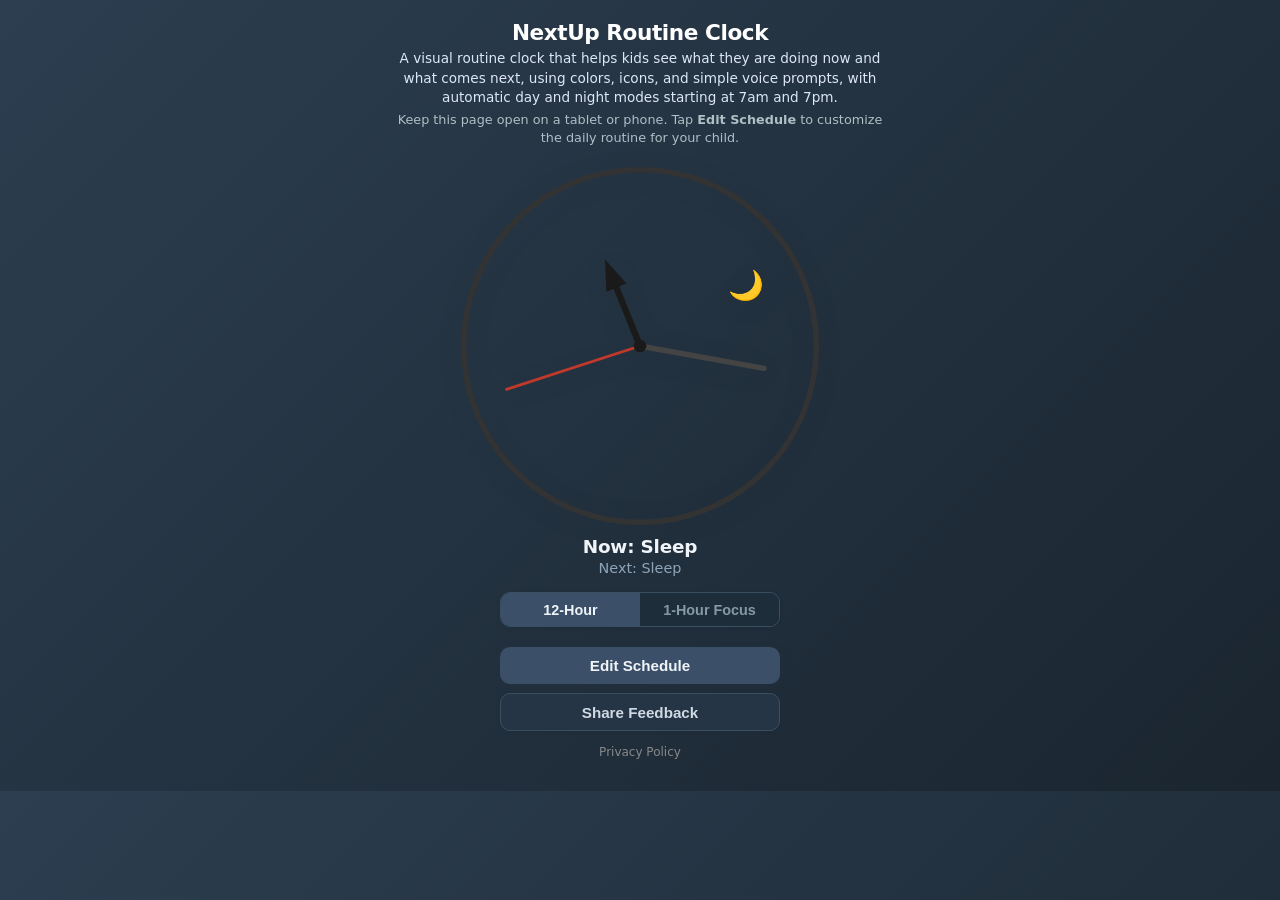
==== index.html @ 03f22fc4 "Add files via upload" ====
<!DOCTYPE html>
<html lang="en">
<head>
  <meta charset="UTF-8">
  <meta name="viewport" content="width=device-width, initial-scale=1.0, viewport-fit=cover">
  <title>NextUp Routine Clock</title>

  <!-- Google Analytics -->
  <script async src="https://www.googletagmanager.com/gtag/js?id=G-QKPMS6ZSTF"></script>
  <script>
    window.dataLayer = window.dataLayer || [];
    function gtag(){dataLayer.push(arguments);}
    gtag('js', new Date());
    gtag('config', 'G-QKPMS6ZSTF');
  </script>

  <link rel="stylesheet" href="styles.css?v=12">

  <!-- PWA -->
  <link rel="manifest" href="manifest.json">
  <meta name="theme-color" content="#2c3e50">

  <!-- Apple PWA -->
  <link rel="apple-touch-icon" href="icons/apple-touch-icon.png">
  <meta name="apple-mobile-web-app-capable" content="yes">
  <meta name="apple-mobile-web-app-status-bar-style" content="black-translucent">
  <meta name="apple-mobile-web-app-title" content="NextUp">
</head>
<body>
  <div class="page-shell">

    <header class="landing-header">
      <h1>NextUp Routine Clock</h1>
      <p>
        A visual routine clock that helps kids see what they are doing now and what comes next,
        using colors, icons, and simple voice prompts, with automatic day and night modes starting at 7am and 7pm. 
      </p>
      <p class="landing-sub">
        Keep this page open on a tablet or phone. Tap <strong>Edit Schedule</strong> to customize
        the daily routine for your child.
      </p>
    </header>

    <!-- Clock face -->
    <div class="clock-container">
      <svg id="clock-svg" viewBox="0 0 200 200">
        <g id="sectors"></g>

        <!-- Outer circle -->
        <circle cx="100" cy="100" r="98" fill="none" stroke="#333" stroke-width="3" />

        <!-- Hour hand -->
        <g id="hour-hand">
          <line x1="100" y1="100" x2="100" y2="65"
                stroke="#1a1a1a" stroke-width="3.5" stroke-linecap="round" />
          <polygon points="100,48 94,65 106,65" fill="#1a1a1a" />
        </g>

        <!-- Minute hand -->
        <line id="minute-hand" x1="100" y1="100" x2="100" y2="30"
              stroke="#444" stroke-width="3" stroke-linecap="round" />

        <!-- Second hand -->
        <line id="second-hand" x1="100" y1="100" x2="100" y2="22"
              stroke="#c0392b" stroke-width="1.5" stroke-linecap="round" />

        <!-- Center dot -->
        <circle cx="100" cy="100" r="3.5" fill="#1a1a1a" />
      </svg>
    </div>

    <!-- Activity labels -->
    <div id="current-activity">Loading...</div>

    <!-- Mode toggle -->
    <div class="mode-toggle">
      <button id="mode-12hr" type="button" class="mode-btn mode-btn-active">12-Hour</button>
      <button id="mode-1hr" type="button" class="mode-btn">1-Hour Focus</button>
    </div>

    <!-- Focus controls (hidden by default) -->
    <div id="focus-controls" class="focus-controls" style="display:none;">
      <button id="focus-start-stop" type="button" class="btn btn-start">Start Session</button>
      <p id="focus-status" class="focus-status">Set up your 1-hour session in Edit Schedule.</p>
    </div>

    <!-- Action buttons -->
    <div class="button-group">
      <button id="edit-schedule" type="button" class="btn btn-primary">Edit Schedule</button>
      <button id="feedback-button" type="button" class="btn btn-secondary">Share Feedback</button>
      <a href="./privacy.html" style="font-size:0.75rem;color:#888;text-decoration:none;margin-top:0.25rem;">Privacy Policy</a>
    </div>

  </div>

  <!-- App logic -->
  <script src="app.js?v=12"></script>

  <!-- Button handlers -->
  <script>
    document.addEventListener("DOMContentLoaded", () => {
      document.getElementById("edit-schedule")?.addEventListener("click", () => {
        window.location.href = "./setup.html";
      });

      document.getElementById("feedback-button")?.addEventListener("click", () => {
        window.open("https://docs.google.com/forms/d/e/1FAIpQLSdBZ_mIHng_bV12cy0BpQKiRwdXhWgwqj-NNfIWHjNPHFuXQA/viewform?usp=publish-editor", "_blank");
      });
    });
  </script>

  <!-- Service worker -->
  <script>
    if ("serviceWorker" in navigator) {
      navigator.serviceWorker.register("./service-worker.js")
        .then(() => console.log("SW registered"))
        .catch((err) => console.log("SW failed:", err));
    }
  </script>
</body>
</html>
---- styles.css ----
/* ========== RESET ========== */
* {
  box-sizing: border-box;
  margin: 0;
  padding: 0;
}

/* ========== PAGE LAYOUT ========== */
body {
  min-height: 100vh;
  min-height: -webkit-fill-available;
  background: #f0f0ec;
  font-family: "Segoe UI", system-ui, -apple-system, BlinkMacSystemFont, sans-serif;
  transition: background 0.5s ease, color 0.5s ease;
  -webkit-text-size-adjust: 100%;
  -webkit-tap-highlight-color: transparent;
}

.page-shell {
  max-width: 520px;
  margin: 0 auto;
  padding: 1.25rem 1rem 2rem;
  display: flex;
  flex-direction: column;
  align-items: center;
}

/* ========== HEADER ========== */
.landing-header {
  text-align: center;
  margin-bottom: 0.5rem;
  width: 100%;
}

.landing-header h1 {
  font-size: 1.35rem;
  font-weight: 700;
  letter-spacing: -0.02em;
  color: #1a1a1a;
  margin-bottom: 0.25rem;
}

.landing-header p {
  font-size: 0.85rem;
  line-height: 1.45;
  color: #555;
  margin-bottom: 0.15rem;
}

.landing-header .landing-sub {
  color: #777;
  font-size: 0.8rem;
}

/* ========== CLOCK CONTAINER ========== */
.clock-container {
  width: 60vw;
  max-width: 360px;
  aspect-ratio: 1 / 1;
  margin: 0.5rem auto 0;
  position: relative;
}

#clock-svg {
  width: 100%;
  height: auto;
  display: block;
  filter: drop-shadow(0 4px 12px rgba(0, 0, 0, 0.08));
}

/* ========== SVG STYLES ========== */
svg {
  width: 100%;
  height: 100%;
  display: block;
}

svg text {
  -webkit-font-smoothing: antialiased;
  font-family: -apple-system, BlinkMacSystemFont, "Segoe UI Emoji", "Apple Color Emoji", sans-serif;
}

/* ========== DAY / NIGHT THEMES ========== */
body.day-mode {
  background: linear-gradient(135deg, #e8f4f8 0%, #d4e8f0 100%);
}

body.night-mode {
  background: linear-gradient(135deg, #2c3e50 0%, #1a252f 100%);
  color: #ffffff;
}

body.night-mode h1 {
  color: #ffffff;
}

body.night-mode p {
  color: #dde7f5;
}

body.night-mode .landing-sub {
  color: #b0bec5;
}

/* ========== CURRENT ACTIVITY HIGHLIGHT ========== */
.current-activity {
  opacity: 0.92 !important;
  filter: brightness(1.1);
}

.current-icon {
  animation: iconPulse 1.5s ease-in-out infinite !important;
  transform-origin: center center;
  transform-box: fill-box;
}

/* For SVG group elements (photo icons) */
g.current-icon {
  animation: iconPulse 1.5s ease-in-out infinite !important;
  transform-origin: center;
  transform-box: fill-box;
}

@keyframes iconPulse {
  0%, 100% {
    transform: scale(1);
    opacity: 1;
  }
  50% {
    transform: scale(1.15);
    opacity: 0.85;
  }
}

/* ========== TRANSITION WARNING ========== */
body.transition-warning .clock-container {
  animation: pulse 0.5s ease-in-out 3;
}

@keyframes pulse {
  0%, 100% { transform: scale(1); }
  50% { transform: scale(1.02); }
}

/* ========== ACTIVITY LABELS ========== */
#current-activity {
  position: relative;
  margin-top: 0.6rem;
  text-align: center;
  width: 100%;
}

.now-label {
  font-size: 1.15rem;
  font-weight: 700;
  color: #1a2a3a;
  margin-bottom: 0.2rem;
  letter-spacing: -0.01em;
}

.next-label {
  font-size: 0.9rem;
  color: #6b7c8a;
  font-weight: 500;
}

body.night-mode .now-label {
  color: #f0f4f8;
}

body.night-mode .next-label {
  color: #8ea4b8;
}

/* ========== BUTTONS ========== */
.btn {
  display: inline-flex;
  align-items: center;
  justify-content: center;
  padding: 0.6rem 1.4rem;
  font-size: 0.95rem;
  font-weight: 600;
  border-radius: 10px;
  border: none;
  cursor: pointer;
  transition: all 0.15s ease;
  -webkit-tap-highlight-color: transparent;
  touch-action: manipulation;
}

.btn:active {
  transform: scale(0.97);
}

.btn-primary {
  background: #2c3e50;
  color: #fff;
  box-shadow: 0 2px 8px rgba(44, 62, 80, 0.2);
}

.btn-primary:active {
  background: #1a2a38;
}

.btn-secondary {
  background: #fff;
  color: #2c3e50;
  border: 1.5px solid #d1d5db;
  box-shadow: 0 1px 4px rgba(0, 0, 0, 0.06);
}

.btn-secondary:active {
  background: #f5f5f5;
}

.btn-start {
  background: #16a34a;
  color: #fff;
  font-weight: 700;
  box-shadow: 0 2px 8px rgba(22, 163, 74, 0.25);
}

.btn-start:active {
  background: #15803d;
}

.btn-stop {
  background: #dc2626;
  color: #fff;
  font-weight: 700;
  box-shadow: 0 2px 8px rgba(220, 38, 38, 0.25);
}

.btn-stop:active {
  background: #b91c1c;
}

body.night-mode .btn-secondary {
  background: #263545;
  color: #d0dae4;
  border-color: #3a4f5f;
}

body.night-mode .btn-primary {
  background: #3b5068;
  color: #f0f4f8;
}

/* ========== MODE TOGGLE ========== */
.mode-toggle {
  display: flex;
  margin-top: 1rem;
  border-radius: 10px;
  overflow: hidden;
  border: 1.5px solid #d1d5db;
  box-shadow: 0 1px 4px rgba(0, 0, 0, 0.06);
  width: 100%;
  max-width: 280px;
}

.mode-toggle .mode-btn {
  flex: 1;
  padding: 0.55rem 1rem;
  font-size: 0.9rem;
  font-weight: 600;
  border: none;
  cursor: pointer;
  transition: all 0.2s ease;
  background: #fff;
  color: #6b7280;
  -webkit-tap-highlight-color: transparent;
}

.mode-toggle .mode-btn-active {
  background: #2c3e50;
  color: #fff;
}

body.night-mode .mode-toggle {
  border-color: #3a4f5f;
}

body.night-mode .mode-toggle .mode-btn {
  background: #1e2d3a;
  color: #8899a6;
}

body.night-mode .mode-toggle .mode-btn-active {
  background: #3b5068;
  color: #f0f4f8;
}

/* ========== FOCUS CONTROLS ========== */
.focus-controls {
  margin-top: 0.75rem;
  text-align: center;
  width: 100%;
}

.focus-status {
  margin-top: 0.4rem;
  font-size: 0.82rem;
  color: #888;
}

/* ========== BUTTON GROUP (edit + feedback) ========== */
.button-group {
  display: flex;
  flex-direction: column;
  align-items: center;
  gap: 0.6rem;
  margin-top: 1.25rem;
  width: 100%;
  max-width: 280px;
}

.button-group .btn {
  width: 100%;
}

/* ========== SMOOTH TRANSITIONS ========== */
svg path,
svg text {
  transition: opacity 0.3s ease, filter 0.3s ease;
}

/* ========== MOBILE RESPONSIVE ========== */
@media (max-width: 600px) {
  .page-shell {
    padding: 0.75rem 0.6rem 1.5rem;
  }

  .landing-header {
    margin-bottom: 0.25rem;
  }

  .landing-header h1 {
    font-size: 1.2rem;
  }

  .landing-header p,
  .landing-header .landing-sub {
    font-size: 0.78rem;
  }

  .clock-container {
    width: 82vw;
    max-width: 82vw;
    margin-top: 0.25rem;
  }

  .now-label {
    font-size: 1.05rem;
  }

  .next-label {
    font-size: 0.82rem;
  }

  .mode-toggle {
    margin-top: 0.75rem;
  }

  .button-group {
    margin-top: 1rem;
    max-width: 240px;
  }

  .btn {
    padding: 0.55rem 1.2rem;
    font-size: 0.9rem;
  }
}

@media (max-width: 380px) {
  .landing-header h1 {
    font-size: 1.1rem;
  }

  .clock-container {
    width: 88vw;
    max-width: 88vw;
  }
}
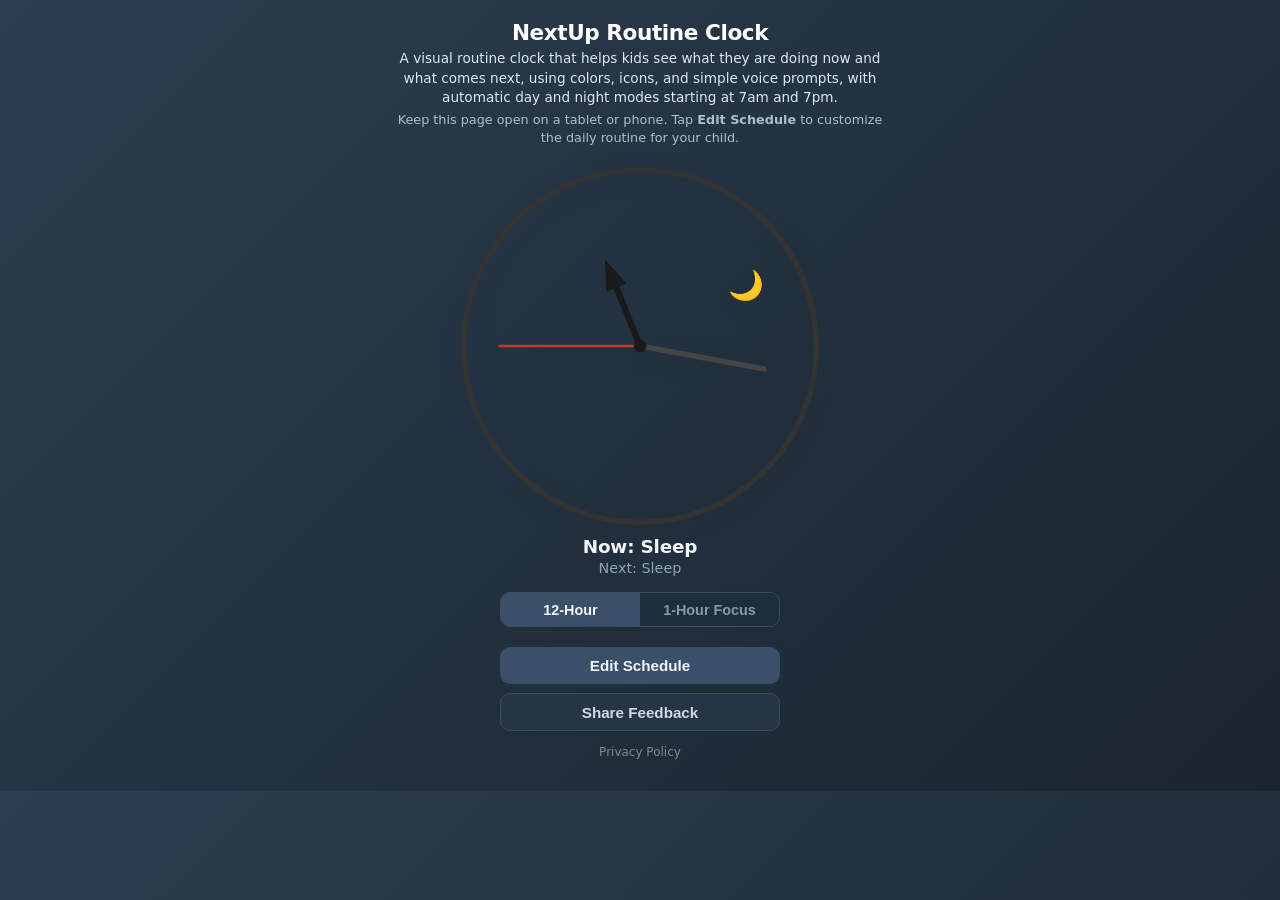
==== commit 17fb4b6b: "Update index.html" ====
--- a/index.html
+++ b/index.html
@@ -94,17 +94,37 @@
   </div>
 
   <!-- App logic -->
+  <script src="supabase-sync.js"></script>
   <script src="app.js?v=12"></script>
 
   <!-- Button handlers -->
   <script>
-    document.addEventListener("DOMContentLoaded", () => {
+    document.addEventListener("DOMContentLoaded", async () => {
       document.getElementById("edit-schedule")?.addEventListener("click", () => {
         window.location.href = "./setup.html";
       });
 
       document.getElementById("feedback-button")?.addEventListener("click", () => {
         window.open("https://docs.google.com/forms/d/e/1FAIpQLSdBZ_mIHng_bV12cy0BpQKiRwdXhWgwqj-NNfIWHjNPHFuXQA/viewform?usp=publish-editor", "_blank");
+      });
+      try {
+        const cloud = await loadScheduleFromCloud();
+        if (cloud) {
+          if (cloud.schedule) { localStorage.setItem("routineClockSchedule", JSON.stringify(cloud.schedule)); scheduleData = cloud.schedule; }
+          if (cloud.focusSchedule) { localStorage.setItem("routineClockFocusSchedule", JSON.stringify(cloud.focusSchedule)); focusScheduleData = cloud.focusSchedule; }
+        }
+      } catch(e) { console.warn("[Sync] load failed:", e); }
+
+      startRealtimeSync(async () => {
+        try {
+          const cloud = await loadScheduleFromCloud();
+          if (cloud) {
+            if (cloud.schedule) { localStorage.setItem("routineClockSchedule", JSON.stringify(cloud.schedule)); scheduleData = cloud.schedule; }
+            if (cloud.focusSchedule) { localStorage.setItem("routineClockFocusSchedule", JSON.stringify(cloud.focusSchedule)); focusScheduleData = cloud.focusSchedule; }
+            currentMode = "";
+            currentActivityIndex = -1;
+          }
+        } catch(e) { console.warn("[Sync] realtime failed:", e); }
       });
     });
   </script>
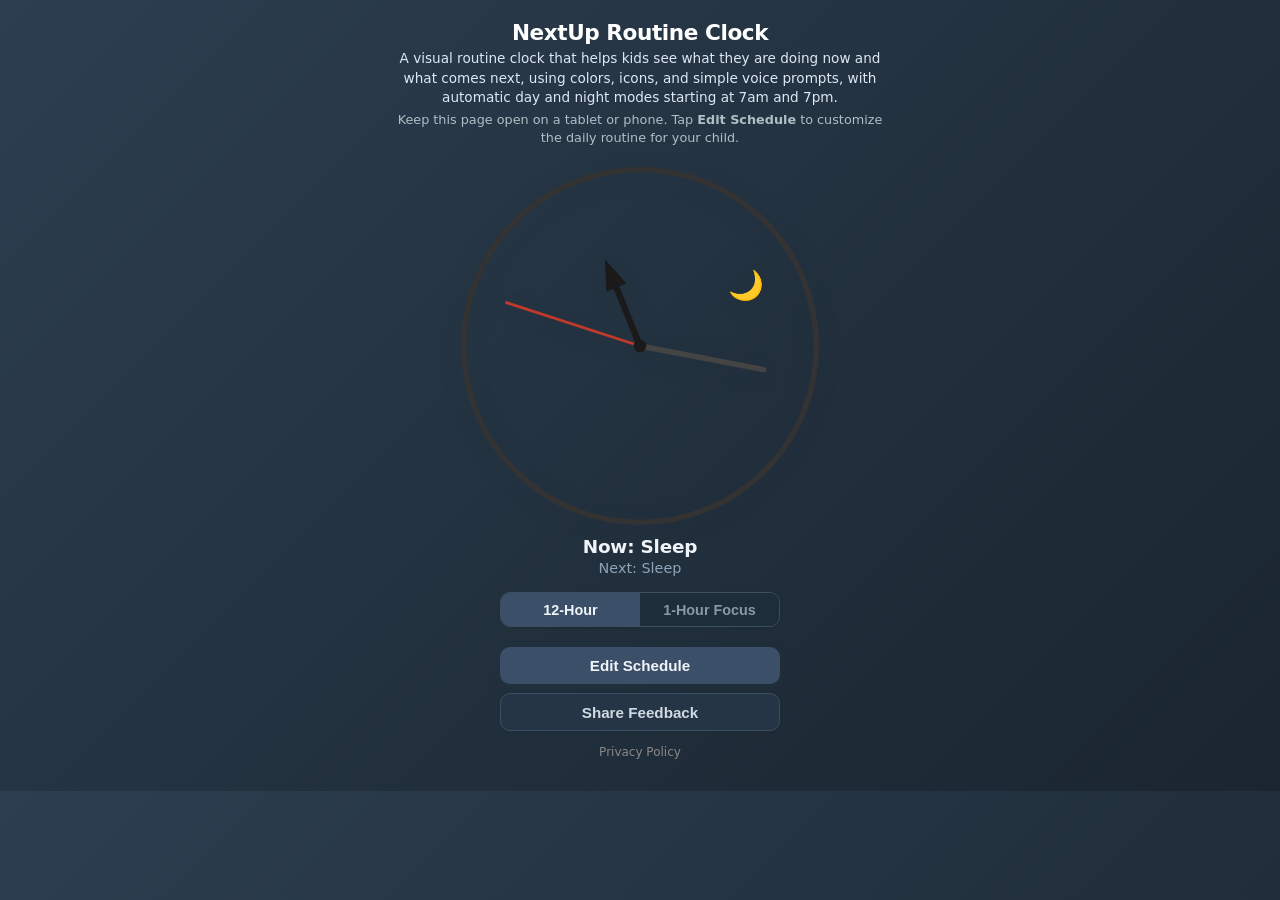
==== commit 1428dab0: "Update index.html" ====
--- a/index.html
+++ b/index.html
@@ -21,7 +21,7 @@
   <meta name="theme-color" content="#2c3e50">
 
   <!-- Apple PWA -->
-  <link rel="apple-touch-icon" href="icons/apple-touch-icon.png">
+  <link rel="apple-touch-icon" href="apple-touch-icon.png">
   <meta name="apple-mobile-web-app-capable" content="yes">
   <meta name="apple-mobile-web-app-status-bar-style" content="black-translucent">
   <meta name="apple-mobile-web-app-title" content="NextUp">
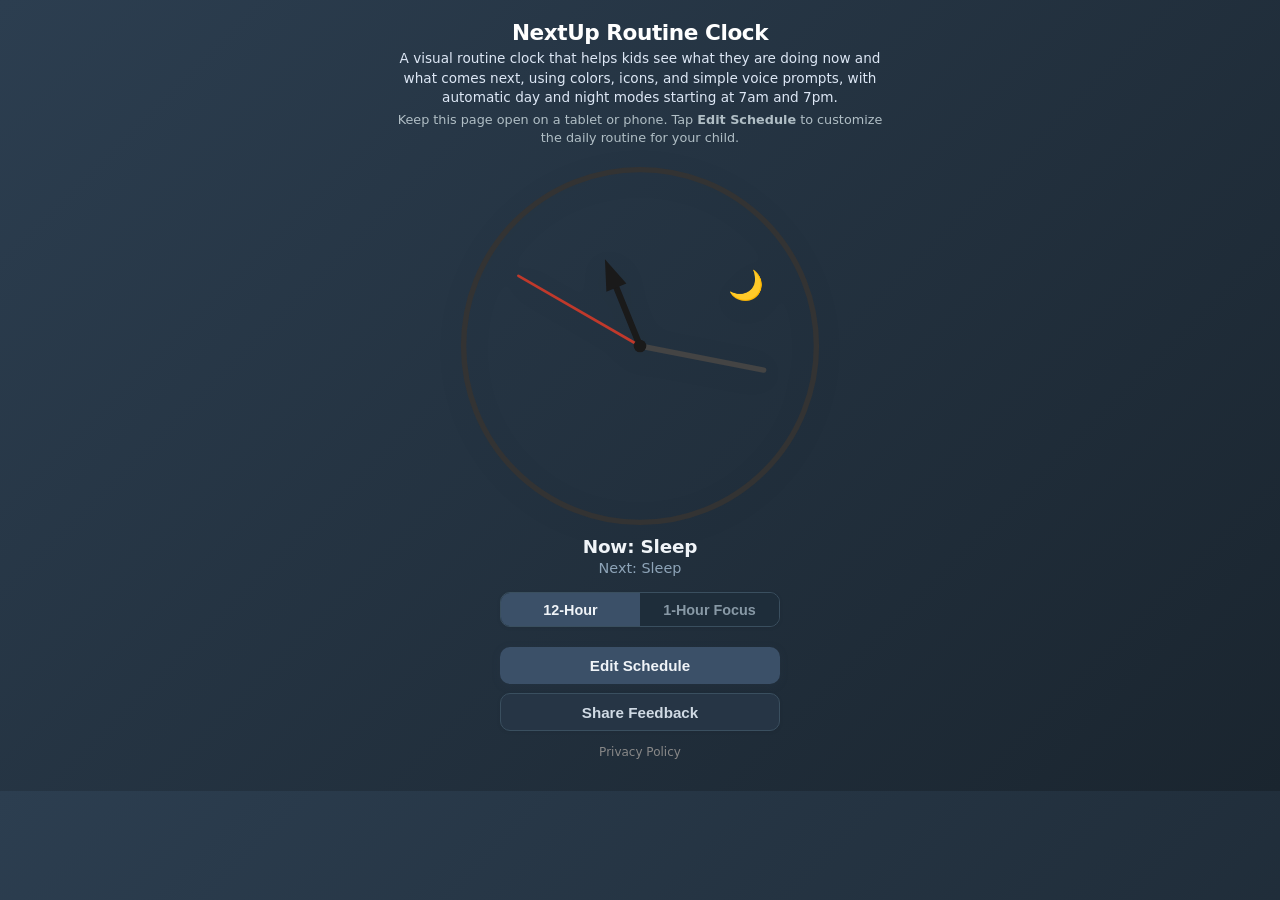
==== commit 2d708eaa: "Update index.html" ====
--- a/index.html
+++ b/index.html
@@ -107,9 +107,12 @@
       document.getElementById("feedback-button")?.addEventListener("click", () => {
         window.open("https://docs.google.com/forms/d/e/1FAIpQLSdBZ_mIHng_bV12cy0BpQKiRwdXhWgwqj-NNfIWHjNPHFuXQA/viewform?usp=publish-editor", "_blank");
       });
+
+      // If the last save did not reach the cloud, local edits are newer than the
+      // cloud copy. Do not let the stale cloud copy overwrite them.
       try {
         const cloud = await loadScheduleFromCloud();
-        if (cloud) {
+        if (cloud && !localStorage.getItem("routineClockCloudPending")) {
           if (cloud.schedule) { localStorage.setItem("routineClockSchedule", JSON.stringify(cloud.schedule)); scheduleData = cloud.schedule; }
           if (cloud.focusSchedule) { localStorage.setItem("routineClockFocusSchedule", JSON.stringify(cloud.focusSchedule)); focusScheduleData = cloud.focusSchedule; }
         }
@@ -118,7 +121,7 @@
       startRealtimeSync(async () => {
         try {
           const cloud = await loadScheduleFromCloud();
-          if (cloud) {
+          if (cloud && !localStorage.getItem("routineClockCloudPending")) {
             if (cloud.schedule) { localStorage.setItem("routineClockSchedule", JSON.stringify(cloud.schedule)); scheduleData = cloud.schedule; }
             if (cloud.focusSchedule) { localStorage.setItem("routineClockFocusSchedule", JSON.stringify(cloud.focusSchedule)); focusScheduleData = cloud.focusSchedule; }
             currentMode = "";
@@ -139,3 +142,5 @@
   </script>
 </body>
 </html>
+</body>
+</html>
